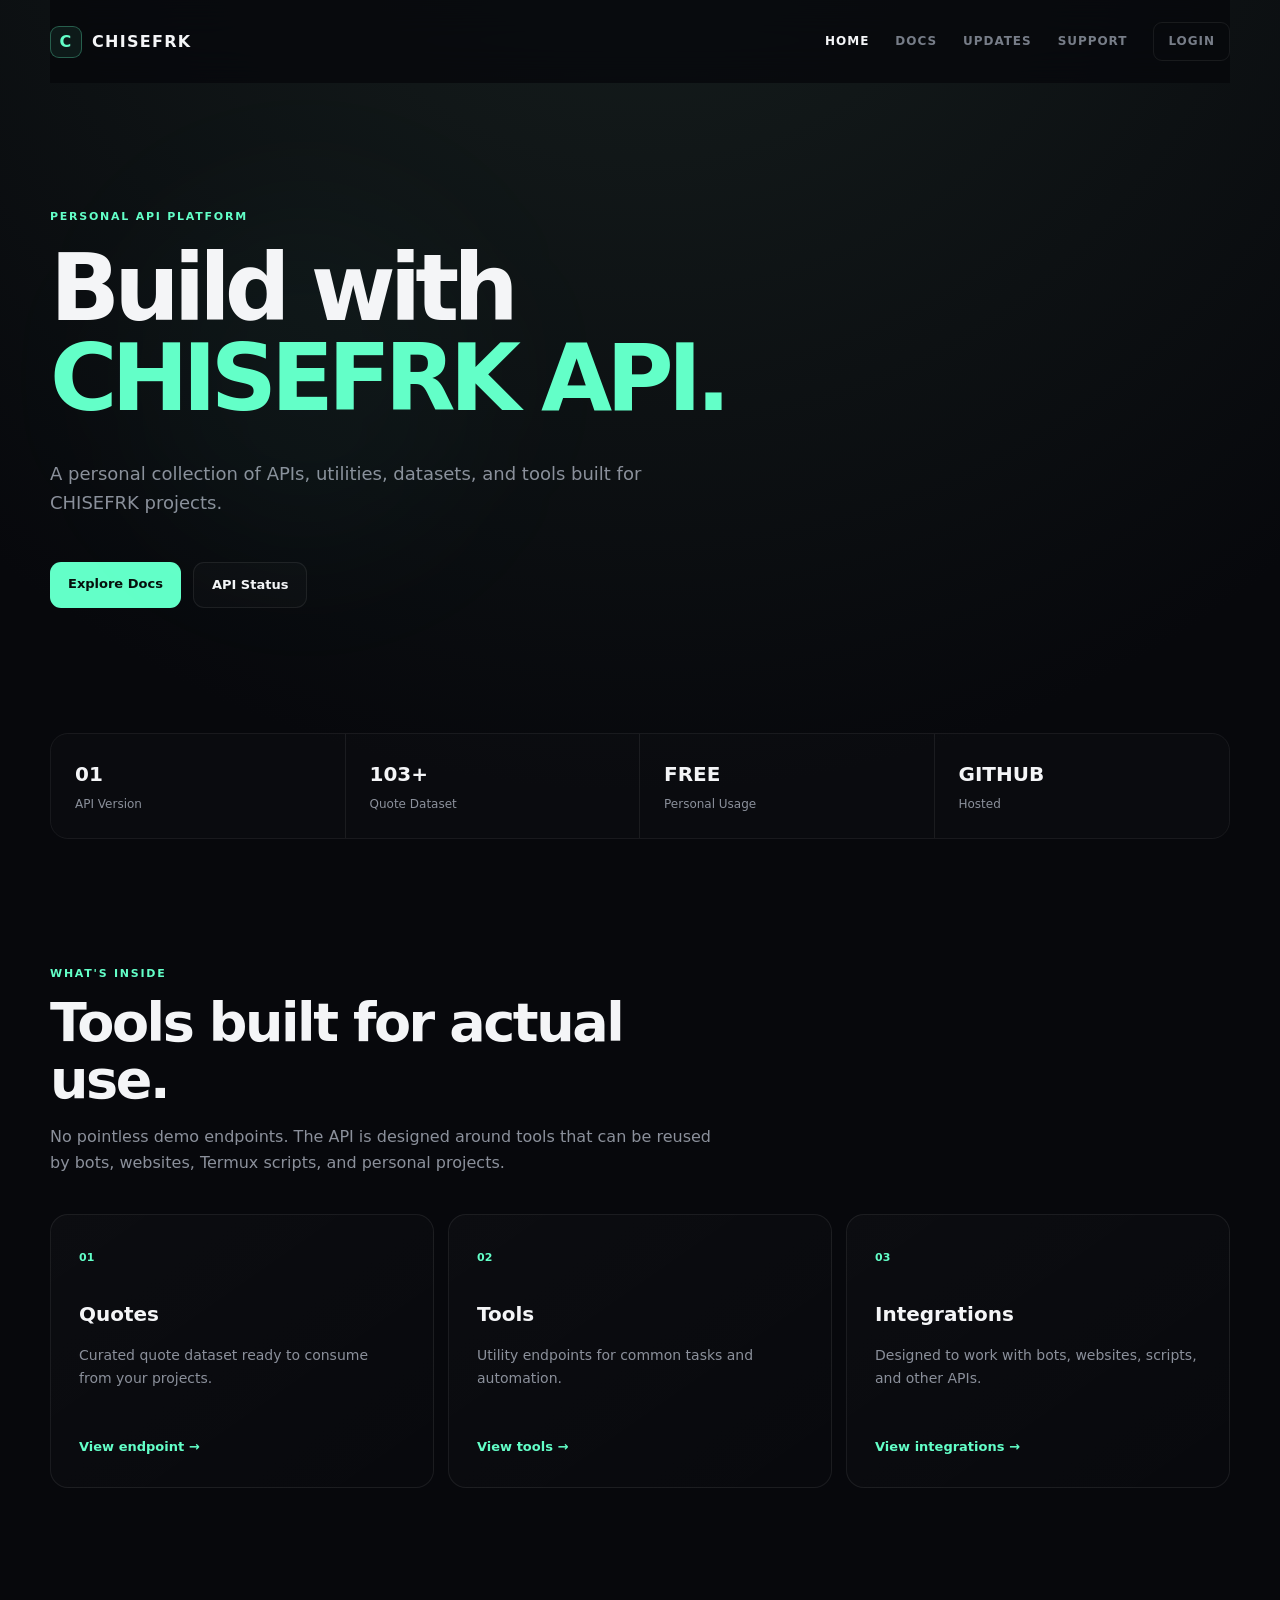
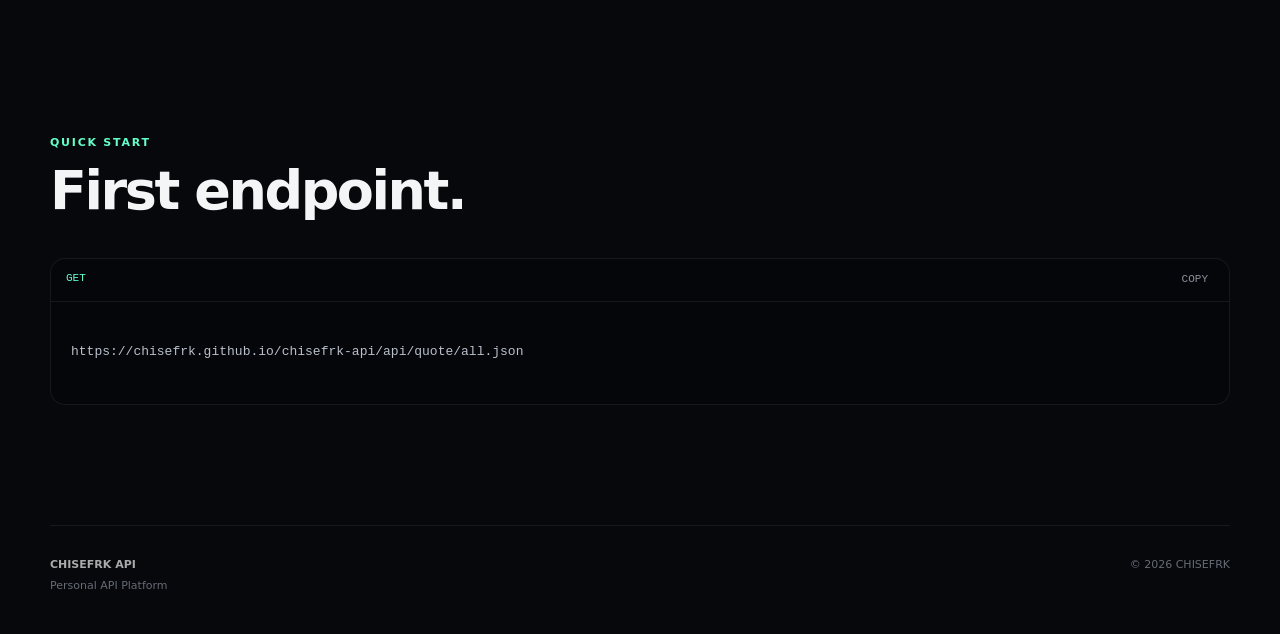
==== index.html @ d2085620 "feat: add CHISEFRK API portal" ====
<!DOCTYPE html>
<html lang="id">
<head>
  <meta charset="UTF-8">
  <meta name="viewport" content="width=device-width, initial-scale=1.0">
  <meta name="description" content="CHISEFRK API - Personal API Platform">
  <title>CHISEFRK API</title>
  <link rel="stylesheet" href="assets/css/style.css">
</head>

<body>
  <header class="navbar">
    <a href="index.html" class="brand">
      <span class="brand-mark">C</span>
      <span>CHISEFRK</span>
    </a>

    <nav>
      <a href="index.html" class="active">HOME</a>
      <a href="docs.html">DOCS</a>
      <a href="updates.html">UPDATES</a>
      <a href="support.html">SUPPORT</a>
      <a href="login.html" class="login-link">LOGIN</a>
    </nav>
  </header>

  <main>
    <section class="hero">
      <div class="hero-glow"></div>

      <span class="eyebrow">PERSONAL API PLATFORM</span>

      <h1>
        Build with
        <span>CHISEFRK API.</span>
      </h1>

      <p>
        A personal collection of APIs, utilities, datasets,
        and tools built for CHISEFRK projects.
      </p>

      <div class="hero-actions">
        <a href="docs.html" class="button primary">Explore Docs</a>
        <a href="api/info.json" class="button secondary">API Status</a>
      </div>
    </section>

    <section class="stats">
      <div class="stat-card">
        <strong>01</strong>
        <span>API Version</span>
      </div>

      <div class="stat-card">
        <strong>103+</strong>
        <span>Quote Dataset</span>
      </div>

      <div class="stat-card">
        <strong>FREE</strong>
        <span>Personal Usage</span>
      </div>

      <div class="stat-card">
        <strong>GITHUB</strong>
        <span>Hosted</span>
      </div>
    </section>

    <section class="section">
      <div class="section-heading">
        <span class="eyebrow">WHAT'S INSIDE</span>
        <h2>Tools built for actual use.</h2>
        <p>
          No pointless demo endpoints. The API is designed around
          tools that can be reused by bots, websites, Termux scripts,
          and personal projects.
        </p>
      </div>

      <div class="feature-grid">
        <article class="feature-card">
          <span class="feature-icon">01</span>
          <h3>Quotes</h3>
          <p>
            Curated quote dataset ready to consume from your projects.
          </p>
          <a href="docs.html#quote">View endpoint →</a>
        </article>

        <article class="feature-card">
          <span class="feature-icon">02</span>
          <h3>Tools</h3>
          <p>
            Utility endpoints for common tasks and automation.
          </p>
          <a href="docs.html#tools">View tools →</a>
        </article>

        <article class="feature-card">
          <span class="feature-icon">03</span>
          <h3>Integrations</h3>
          <p>
            Designed to work with bots, websites, scripts, and other APIs.
          </p>
          <a href="docs.html#integrations">View integrations →</a>
        </article>
      </div>
    </section>

    <section class="section endpoint-preview">
      <div class="section-heading">
        <span class="eyebrow">QUICK START</span>
        <h2>First endpoint.</h2>
      </div>

      <div class="code-box">
        <div class="code-top">
          <span>GET</span>
          <button id="copyQuote">COPY</button>
        </div>

        <code id="quoteEndpoint">
https://chisefrk.github.io/chisefrk-api/api/quote/all.json
        </code>
      </div>
    </section>
  </main>

  <footer>
    <div>
      <strong>CHISEFRK API</strong>
      <span>Personal API Platform</span>
    </div>

    <span>© 2026 CHISEFRK</span>
  </footer>

  <script src="assets/js/app.js"></script>
</body>
</html>
---- assets/css/style.css ----
:root {
  --bg: #07080c;
  --panel: #0d1017;
  --panel-2: #11151e;
  --line: #ffffff12;
  --text: #f4f5f7;
  --muted: #8b909b;
  --accent: #63ffc8;
  --accent-soft: #63ffc812;
}

* {
  box-sizing: border-box;
}

html {
  scroll-behavior: smooth;
}

body {
  margin: 0;
  background:
    radial-gradient(circle at 50% -10%, #17201f 0, transparent 40%),
    var(--bg);
  color: var(--text);
  font-family:
    Inter,
    system-ui,
    -apple-system,
    BlinkMacSystemFont,
    "Segoe UI",
    sans-serif;
  line-height: 1.6;
}

a {
  color: inherit;
  text-decoration: none;
}

.navbar {
  position: sticky;
  top: 0;
  z-index: 20;
  display: flex;
  align-items: center;
  justify-content: space-between;
  width: min(1180px, calc(100% - 40px));
  margin: 0 auto;
  padding: 22px 0;
  background: #07080ccc;
  backdrop-filter: blur(18px);
}

.brand {
  display: flex;
  align-items: center;
  gap: 10px;
  font-weight: 800;
  letter-spacing: .08em;
}

.brand-mark {
  display: grid;
  place-items: center;
  width: 32px;
  height: 32px;
  border: 1px solid #63ffc84d;
  border-radius: 9px;
  color: var(--accent);
  background: var(--accent-soft);
}

nav {
  display: flex;
  align-items: center;
  gap: 26px;
}

nav a {
  color: #777d88;
  font-size: 12px;
  font-weight: 700;
  letter-spacing: .08em;
  transition: .2s ease;
}

nav a:hover,
nav a.active {
  color: var(--text);
}

.login-link {
  padding: 9px 14px;
  border: 1px solid var(--line);
  border-radius: 9px;
}

main {
  width: min(1180px, calc(100% - 40px));
  margin: 0 auto;
}

.hero {
  position: relative;
  min-height: 650px;
  display: flex;
  flex-direction: column;
  justify-content: center;
  max-width: 850px;
}

.hero-glow {
  position: absolute;
  width: 350px;
  height: 350px;
  top: 120px;
  left: 80px;
  border-radius: 50%;
  background: #63ffc808;
  filter: blur(80px);
  pointer-events: none;
}

.eyebrow {
  color: var(--accent);
  font-size: 11px;
  font-weight: 800;
  letter-spacing: .16em;
}

.hero h1 {
  position: relative;
  margin: 18px 0;
  font-size: clamp(52px, 8vw, 92px);
  line-height: .98;
  letter-spacing: -.065em;
}

.hero h1 span {
  display: block;
  color: var(--accent);
}

.hero p {
  max-width: 650px;
  color: var(--muted);
  font-size: 18px;
}

.hero-actions {
  display: flex;
  gap: 12px;
  margin-top: 26px;
}

.button {
  padding: 12px 18px;
  border-radius: 11px;
  font-size: 13px;
  font-weight: 800;
}

.button.primary {
  color: #06100c;
  background: var(--accent);
}

.button.secondary {
  border: 1px solid var(--line);
  background: #ffffff05;
}

.stats {
  display: grid;
  grid-template-columns: repeat(4, 1fr);
  border: 1px solid var(--line);
  border-radius: 18px;
  overflow: hidden;
}

.stat-card {
  padding: 24px;
  border-right: 1px solid var(--line);
  background: #ffffff03;
}

.stat-card:last-child {
  border-right: 0;
}

.stat-card strong,
.stat-card span {
  display: block;
}

.stat-card strong {
  margin-bottom: 5px;
  font-size: 20px;
}

.stat-card span {
  color: var(--muted);
  font-size: 12px;
}

.section {
  padding: 120px 0;
}

.section-heading {
  max-width: 680px;
  margin-bottom: 38px;
}

.section-heading h2,
.page-header h1 {
  margin: 10px 0;
  font-size: clamp(34px, 5vw, 54px);
  line-height: 1.05;
  letter-spacing: -.045em;
}

.section-heading p,
.page-header p {
  color: var(--muted);
}

.feature-grid,
.support-grid {
  display: grid;
  grid-template-columns: repeat(3, 1fr);
  gap: 14px;
}

.feature-card {
  padding: 28px;
  border: 1px solid var(--line);
  border-radius: 18px;
  background: linear-gradient(145deg, #ffffff06, #ffffff02);
}

.feature-icon {
  color: var(--accent);
  font-size: 11px;
  font-weight: 800;
}

.feature-card h3 {
  margin: 30px 0 8px;
  font-size: 20px;
}

.feature-card p {
  min-height: 75px;
  color: var(--muted);
  font-size: 14px;
}

.feature-card a {
  color: var(--accent);
  font-size: 13px;
  font-weight: 700;
}

.code-box {
  border: 1px solid var(--line);
  border-radius: 15px;
  background: #05060a;
  overflow: hidden;
}

.code-box code {
  display: block;
  padding: 20px;
  color: #b9c0cb;
  font-family: monospace;
  white-space: pre-wrap;
  word-break: break-word;
}

.code-top {
  display: flex;
  justify-content: space-between;
  padding: 11px 15px;
  border-bottom: 1px solid var(--line);
  color: var(--accent);
  font-family: monospace;
  font-size: 11px;
}

.code-top button {
  border: 0;
  background: transparent;
  color: var(--muted);
  cursor: pointer;
  font: inherit;
}

.page {
  padding: 90px 0;
}

.page-header {
  max-width: 720px;
  padding: 60px 0 80px;
}

.docs-layout {
  display: grid;
  grid-template-columns: 190px 1fr;
  gap: 60px;
}

.docs-sidebar {
  position: sticky;
  top: 100px;
  align-self: start;
  display: grid;
  gap: 8px;
}

.docs-sidebar a {
  padding: 8px 12px;
  color: var(--muted);
  font-size: 13px;
}

.docs-sidebar a:hover {
  color: var(--text);
}

.docs-content {
  max-width: 760px;
}

.doc-section {
  margin-bottom: 100px;
}

.doc-section h2 {
  margin: 8px 0;
  font-size: 30px;
}

.doc-section p {
  color: var(--muted);
}

.endpoint-line {
  margin: 22px 0;
  padding: 15px;
  border: 1px solid var(--line);
  border-radius: 12px;
  background: #ffffff03;
  font-family: monospace;
}

.endpoint-line span {
  margin-right: 15px;
  color: var(--accent);
}

.timeline {
  max-width: 800px;
}

.update {
  display: grid;
  grid-template-columns: 100px 1fr;
  gap: 30px;
  padding: 30px 0;
  border-top: 1px solid var(--line);
}

.update-version {
  color: var(--accent);
  font-family: monospace;
  font-size: 13px;
}

.update h2 {
  margin: 0 0 8px;
}

.update p {
  margin: 0;
  color: var(--muted);
}

.support-grid {
  grid-template-columns: repeat(2, 1fr);
}

.auth-page {
  min-height: calc(100vh - 90px);
  display: grid;
  place-items: center;
}

.auth-card {
  width: min(430px, 100%);
  padding: 35px;
  border: 1px solid var(--line);
  border-radius: 20px;
  background: var(--panel);
}

.auth-card h1 {
  margin: 8px 0;
}

.auth-card p {
  color: var(--muted);
}

form {
  display: grid;
  gap: 15px;
  margin-top: 28px;
}

label {
  display: grid;
  gap: 7px;
  color: #bbbfc7;
  font-size: 12px;
}

input,
form button {
  width: 100%;
  padding: 13px;
  border: 1px solid var(--line);
  border-radius: 10px;
  background: #ffffff05;
  color: var(--text);
}

form button {
  cursor: not-allowed;
}

footer {
  display: flex;
  justify-content: space-between;
  width: min(1180px, calc(100% - 40px));
  margin: 0 auto;
  padding: 30px 0 40px;
  border-top: 1px solid var(--line);
  color: #666b75;
  font-size: 11px;
}

footer div {
  display: grid;
  gap: 3px;
}

footer strong {
  color: #aaa;
}

@media (max-width: 800px) {
  .navbar {
    align-items: flex-start;
  }

  nav {
    gap: 10px;
    flex-wrap: wrap;
    justify-content: flex-end;
  }

  nav a {
    font-size: 10px;
  }

  .stats,
  .feature-grid,
  .support-grid {
    grid-template-columns: 1fr 1fr;
  }

  .stat-card:nth-child(2) {
    border-right: 0;
  }

  .docs-layout {
    grid-template-columns: 1fr;
    gap: 30px;
  }

  .docs-sidebar {
    position: static;
    display: flex;
    overflow-x: auto;
  }
}

@media (max-width: 560px) {
  .hero {
    min-height: 560px;
  }

  .hero h1 {
    font-size: 50px;
  }

  .stats,
  .feature-grid,
  .support-grid {
    grid-template-columns: 1fr;
  }

  .stat-card {
    border-right: 0;
    border-bottom: 1px solid var(--line);
  }

  .stat-card:last-child {
    border-bottom: 0;
  }

  .hero-actions {
    flex-direction: column;
  }

  .button {
    text-align: center;
  }

  footer {
    display: grid;
    gap: 15px;
  }
}
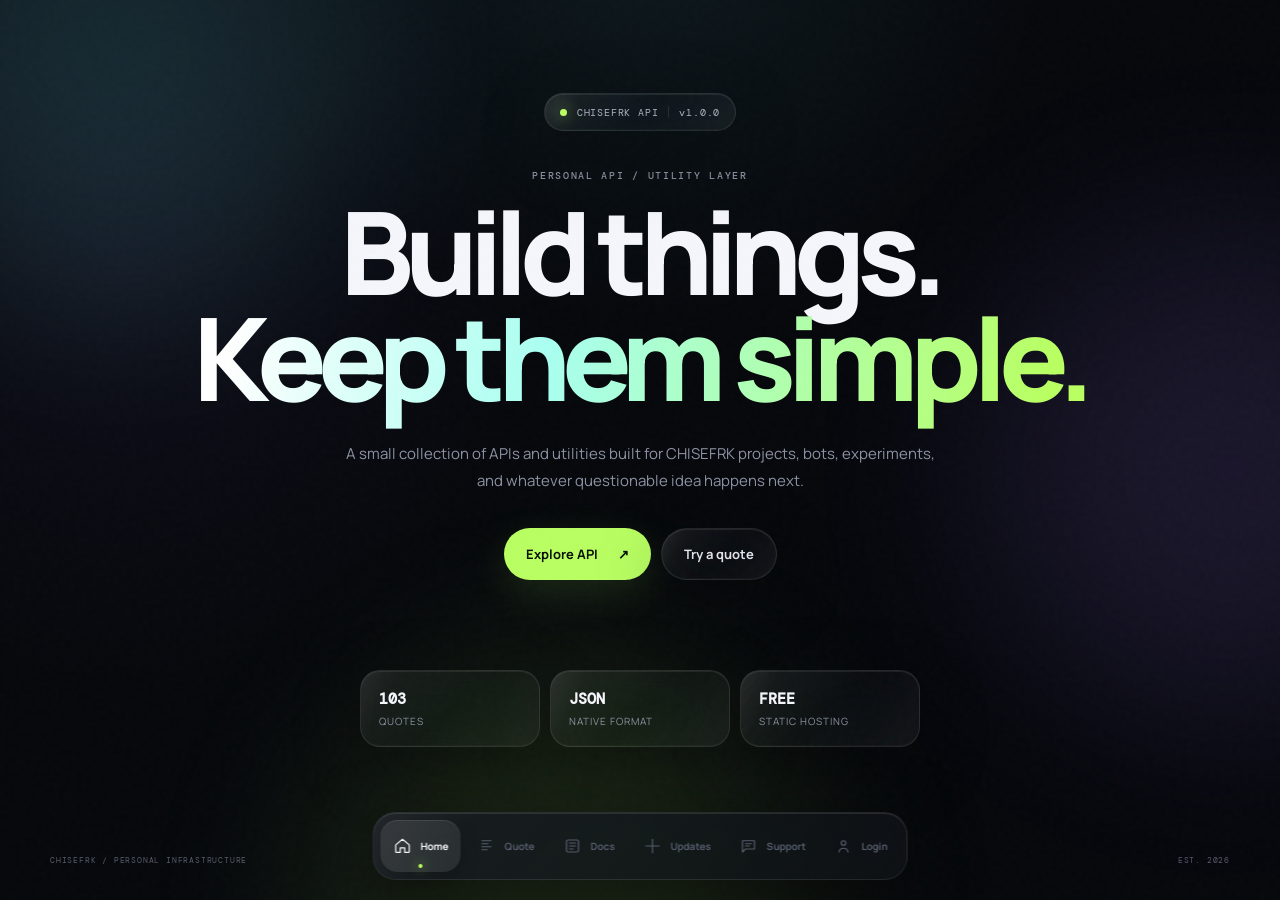
==== commit e60066b4: "feat: convert portal to multi-page liquid glass app" ====
--- a/index.html
+++ b/index.html
@@ -2,141 +2,62 @@
 <html lang="id">
 <head>
   <meta charset="UTF-8">
-  <meta name="viewport" content="width=device-width, initial-scale=1.0">
-  <meta name="description" content="CHISEFRK API - Personal API Platform">
+  <meta name="viewport" content="width=device-width,initial-scale=1">
+  <meta name="theme-color" content="#06080c">
+  <meta name="description" content="CHISEFRK API — personal API and utility collection.">
   <title>CHISEFRK API</title>
-  <link rel="stylesheet" href="assets/css/style.css">
+  <link rel="stylesheet" href="./assets/css/style.css">
 </head>
-
 <body>
-  <header class="navbar">
-    <a href="index.html" class="brand">
-      <span class="brand-mark">C</span>
-      <span>CHISEFRK</span>
-    </a>
-
-    <nav>
-      <a href="index.html" class="active">HOME</a>
-      <a href="docs.html">DOCS</a>
-      <a href="updates.html">UPDATES</a>
-      <a href="support.html">SUPPORT</a>
-      <a href="login.html" class="login-link">LOGIN</a>
-    </nav>
-  </header>
+  <div class="noise"></div>
+  <div class="aurora aurora-one"></div>
+  <div class="aurora aurora-two"></div>
+  <div class="aurora aurora-three"></div>
+  <div class="cursor-glow"></div>
 
   <main>
-    <section class="hero">
-      <div class="hero-glow"></div>
+    <section class="page hero-page">
+      <div class="hero-wrap reveal">
+        <div class="status-pill glass">
+          <span class="status-dot"></span>
+          <span>CHISEFRK API</span>
+          <span class="status-separator"></span>
+          <span>v1.0.0</span>
+        </div>
 
-      <span class="eyebrow">PERSONAL API PLATFORM</span>
+        <div class="hero-title">
+          <span class="eyebrow">PERSONAL API / UTILITY LAYER</span>
+          <h1>Build things.<br><span class="gradient-text">Keep them simple.</span></h1>
+          <p>
+            A small collection of APIs and utilities built for CHISEFRK
+            projects, bots, experiments, and whatever questionable idea happens next.
+          </p>
+        </div>
 
-      <h1>
-        Build with
-        <span>CHISEFRK API.</span>
-      </h1>
+        <div class="hero-actions">
+          <a href="./docs.html" class="primary-button">
+            <span>Explore API</span><span>↗</span>
+          </a>
+          <a href="./quote.html" class="secondary-button glass">
+            Try a quote
+          </a>
+        </div>
 
-      <p>
-        A personal collection of APIs, utilities, datasets,
-        and tools built for CHISEFRK projects.
-      </p>
-
-      <div class="hero-actions">
-        <a href="docs.html" class="button primary">Explore Docs</a>
-        <a href="api/info.json" class="button secondary">API Status</a>
-      </div>
-    </section>
-
-    <section class="stats">
-      <div class="stat-card">
-        <strong>01</strong>
-        <span>API Version</span>
+        <div class="hero-stats">
+          <div class="stat glass"><strong>103</strong><span>Quotes</span></div>
+          <div class="stat glass"><strong>JSON</strong><span>Native format</span></div>
+          <div class="stat glass"><strong>FREE</strong><span>Static hosting</span></div>
+        </div>
       </div>
 
-      <div class="stat-card">
-        <strong>103+</strong>
-        <span>Quote Dataset</span>
-      </div>
-
-      <div class="stat-card">
-        <strong>FREE</strong>
-        <span>Personal Usage</span>
-      </div>
-
-      <div class="stat-card">
-        <strong>GITHUB</strong>
-        <span>Hosted</span>
-      </div>
-    </section>
-
-    <section class="section">
-      <div class="section-heading">
-        <span class="eyebrow">WHAT'S INSIDE</span>
-        <h2>Tools built for actual use.</h2>
-        <p>
-          No pointless demo endpoints. The API is designed around
-          tools that can be reused by bots, websites, Termux scripts,
-          and personal projects.
-        </p>
-      </div>
-
-      <div class="feature-grid">
-        <article class="feature-card">
-          <span class="feature-icon">01</span>
-          <h3>Quotes</h3>
-          <p>
-            Curated quote dataset ready to consume from your projects.
-          </p>
-          <a href="docs.html#quote">View endpoint →</a>
-        </article>
-
-        <article class="feature-card">
-          <span class="feature-icon">02</span>
-          <h3>Tools</h3>
-          <p>
-            Utility endpoints for common tasks and automation.
-          </p>
-          <a href="docs.html#tools">View tools →</a>
-        </article>
-
-        <article class="feature-card">
-          <span class="feature-icon">03</span>
-          <h3>Integrations</h3>
-          <p>
-            Designed to work with bots, websites, scripts, and other APIs.
-          </p>
-          <a href="docs.html#integrations">View integrations →</a>
-        </article>
-      </div>
-    </section>
-
-    <section class="section endpoint-preview">
-      <div class="section-heading">
-        <span class="eyebrow">QUICK START</span>
-        <h2>First endpoint.</h2>
-      </div>
-
-      <div class="code-box">
-        <div class="code-top">
-          <span>GET</span>
-          <button id="copyQuote">COPY</button>
-        </div>
-
-        <code id="quoteEndpoint">
-https://chisefrk.github.io/chisefrk-api/api/quote/all.json
-        </code>
+      <div class="home-bottom">
+        <span>CHISEFRK / PERSONAL INFRASTRUCTURE</span>
+        <span>EST. 2026</span>
       </div>
     </section>
   </main>
 
-  <footer>
-    <div>
-      <strong>CHISEFRK API</strong>
-      <span>Personal API Platform</span>
-    </div>
-
-    <span>© 2026 CHISEFRK</span>
-  </footer>
-
-  <script src="assets/js/app.js"></script>
+  <div id="dock"></div>
+  <script src="./assets/js/app.js"></script>
 </body>
 </html>
--- a/assets/css/style.css
+++ b/assets/css/style.css
@@ -1,36 +1,42 @@
+@import url('https://fonts.googleapis.com/css2?family=DM+Mono:wght@400;500&family=Manrope:wght@400;500;600;700;800&display=swap');
+
 :root {
-  --bg: #07080c;
-  --panel: #0d1017;
-  --panel-2: #11151e;
-  --line: #ffffff12;
-  --text: #f4f5f7;
-  --muted: #8b909b;
-  --accent: #63ffc8;
-  --accent-soft: #63ffc812;
+  --bg: #06080c;
+  --bg-soft: #0b0e14;
+  --text: #f4f6fb;
+  --muted: #8c93a3;
+  --faint: #555c6b;
+  --line: rgba(255,255,255,.095);
+  --glass: rgba(255,255,255,.055);
+  --glass-strong: rgba(255,255,255,.085);
+  --accent: #b9ff62;
+  --accent-2: #72f4ff;
+  --purple: #a879ff;
+  --dock-height: 76px;
+  --radius: 28px;
 }
 
 * {
   box-sizing: border-box;
+  margin: 0;
+  padding: 0;
 }
 
 html {
   scroll-behavior: smooth;
+  background: var(--bg);
 }
 
 body {
-  margin: 0;
+  min-height: 100vh;
+  overflow-x: hidden;
+  color: var(--text);
   background:
-    radial-gradient(circle at 50% -10%, #17201f 0, transparent 40%),
+    radial-gradient(circle at 50% -10%, rgba(114,244,255,.08), transparent 35%),
+    radial-gradient(circle at 10% 30%, rgba(168,121,255,.055), transparent 32%),
     var(--bg);
-  color: var(--text);
-  font-family:
-    Inter,
-    system-ui,
-    -apple-system,
-    BlinkMacSystemFont,
-    "Segoe UI",
-    sans-serif;
-  line-height: 1.6;
+  font-family: "Manrope", sans-serif;
+  -webkit-font-smoothing: antialiased;
 }
 
 a {
@@ -38,500 +44,1272 @@
   text-decoration: none;
 }
 
-.navbar {
-  position: sticky;
-  top: 0;
+button {
+  color: inherit;
+  font: inherit;
+}
+
+main {
+  position: relative;
+  z-index: 2;
+}
+
+.noise {
+  position: fixed;
+  inset: 0;
   z-index: 20;
-  display: flex;
-  align-items: center;
-  justify-content: space-between;
+  pointer-events: none;
+  opacity: .025;
+  background-image: url("data:image/svg+xml,%3Csvg viewBox='0 0 180 180' xmlns='http://www.w3.org/2000/svg'%3E%3Cfilter id='n'%3E%3CfeTurbulence type='fractalNoise' baseFrequency='.9' numOctaves='4' stitchTiles='stitch'/%3E%3C/filter%3E%3Crect width='100%25' height='100%25' filter='url(%23n)' opacity='.8'/%3E%3C/svg%3E");
+}
+
+.aurora {
+  position: fixed;
+  z-index: 0;
+  width: 38vw;
+  height: 38vw;
+  border-radius: 50%;
+  filter: blur(100px);
+  pointer-events: none;
+  opacity: .13;
+  animation: float 16s ease-in-out infinite alternate;
+}
+
+.aurora-one {
+  top: -15vw;
+  left: -10vw;
+  background: var(--accent-2);
+}
+
+.aurora-two {
+  top: 25%;
+  right: -15vw;
+  background: var(--purple);
+  animation-delay: -5s;
+}
+
+.aurora-three {
+  bottom: -20vw;
+  left: 25%;
+  background: var(--accent);
+  animation-delay: -9s;
+}
+
+.cursor-glow {
+  position: fixed;
+  z-index: 1;
+  width: 260px;
+  height: 260px;
+  border-radius: 50%;
+  pointer-events: none;
+  background: radial-gradient(circle, rgba(114,244,255,.07), transparent 65%);
+  transform: translate(-50%, -50%);
+  opacity: 0;
+  transition: opacity .4s;
+}
+
+.glass {
+  position: relative;
+  border: 1px solid var(--line);
+  background:
+    linear-gradient(
+      135deg,
+      rgba(255,255,255,.075),
+      rgba(255,255,255,.025) 50%,
+      rgba(255,255,255,.045)
+    );
+  box-shadow:
+    inset 0 1px 0 rgba(255,255,255,.08),
+    inset 0 -1px 0 rgba(255,255,255,.025),
+    0 20px 70px rgba(0,0,0,.28);
+  backdrop-filter: blur(28px) saturate(145%);
+  -webkit-backdrop-filter: blur(28px) saturate(145%);
+}
+
+.glass::before {
+  content: "";
+  position: absolute;
+  inset: 0;
+  border-radius: inherit;
+  pointer-events: none;
+  background:
+    linear-gradient(
+      115deg,
+      rgba(255,255,255,.08),
+      transparent 18%,
+      transparent 72%,
+      rgba(255,255,255,.025)
+    );
+  opacity: .7;
+}
+
+.screen {
+  position: relative;
   width: min(1180px, calc(100% - 40px));
+  min-height: 100vh;
   margin: 0 auto;
-  padding: 22px 0;
-  background: #07080ccc;
-  backdrop-filter: blur(18px);
-}
-
-.brand {
-  display: flex;
+  padding: 130px 0 150px;
+  scroll-margin-top: 30px;
+}
+
+.hero-screen {
+  display: flex;
+  align-items: center;
+  justify-content: center;
+  padding-top: 90px;
+}
+
+.hero-wrap {
+  width: 100%;
+  max-width: 980px;
+  text-align: center;
+}
+
+.status-pill {
+  display: inline-flex;
   align-items: center;
   gap: 10px;
+  min-height: 38px;
+  padding: 7px 15px;
+  border-radius: 999px;
+  font-family: "DM Mono", monospace;
+  font-size: 10px;
+  letter-spacing: .08em;
+  color: #aeb5c2;
+}
+
+.status-dot {
+  width: 7px;
+  height: 7px;
+  flex: 0 0 7px;
+  border-radius: 50%;
+  background: var(--accent);
+  box-shadow: 0 0 16px rgba(185,255,98,.8);
+}
+
+.status-separator {
+  width: 1px;
+  height: 12px;
+  background: var(--line);
+}
+
+.hero-title {
+  margin-top: 38px;
+}
+
+.eyebrow {
+  display: block;
+  color: var(--muted);
+  font-family: "DM Mono", monospace;
+  font-size: 10px;
+  font-weight: 500;
+  letter-spacing: .17em;
+  text-transform: uppercase;
+}
+
+.hero-title h1 {
+  margin-top: 16px;
+  font-size: clamp(58px, 9vw, 122px);
+  line-height: .92;
+  letter-spacing: -.075em;
   font-weight: 800;
-  letter-spacing: .08em;
-}
-
-.brand-mark {
+}
+
+.gradient-text,
+.section-heading h2 span,
+.login-card h2 span {
+  background: linear-gradient(100deg, #fff 5%, #a9fff0 40%, #b9ff62 95%);
+  -webkit-background-clip: text;
+  background-clip: text;
+  color: transparent;
+}
+
+.hero-title p {
+  width: min(590px, 100%);
+  margin: 30px auto 0;
+  color: var(--muted);
+  font-size: 15px;
+  line-height: 1.8;
+}
+
+.hero-actions {
+  display: flex;
+  justify-content: center;
+  gap: 10px;
+  margin-top: 34px;
+}
+
+.primary-button,
+.secondary-button {
+  display: inline-flex;
+  align-items: center;
+  justify-content: center;
+  gap: 20px;
+  min-height: 52px;
+  padding: 0 22px;
+  border-radius: 999px;
+  font-size: 13px;
+  font-weight: 700;
+  transition: transform .25s ease, border-color .25s ease, background .25s ease;
+}
+
+.primary-button {
+  color: #081006;
+  background: var(--accent);
+  box-shadow: 0 12px 40px rgba(185,255,98,.12);
+}
+
+.secondary-button {
+  gap: 10px;
+  color: #dfe3ea;
+}
+
+.primary-button:hover,
+.secondary-button:hover {
+  transform: translateY(-3px);
+}
+
+.button-arrow {
+  font-size: 18px;
+}
+
+.hero-stats {
   display: grid;
-  place-items: center;
-  width: 32px;
-  height: 32px;
-  border: 1px solid #63ffc84d;
-  border-radius: 9px;
-  color: var(--accent);
-  background: var(--accent-soft);
-}
-
-nav {
-  display: flex;
-  align-items: center;
-  gap: 26px;
-}
-
-nav a {
-  color: #777d88;
-  font-size: 12px;
-  font-weight: 700;
-  letter-spacing: .08em;
-  transition: .2s ease;
-}
-
-nav a:hover,
-nav a.active {
-  color: var(--text);
-}
-
-.login-link {
-  padding: 9px 14px;
-  border: 1px solid var(--line);
-  border-radius: 9px;
-}
-
-main {
-  width: min(1180px, calc(100% - 40px));
-  margin: 0 auto;
-}
-
-.hero {
-  position: relative;
-  min-height: 650px;
+  grid-template-columns: repeat(3, 1fr);
+  gap: 10px;
+  max-width: 560px;
+  margin: 90px auto 0;
+}
+
+.stat {
+  padding: 18px;
+  border-radius: 20px;
+  text-align: left;
+}
+
+.stat strong {
+  display: block;
+  font-family: "DM Mono", monospace;
+  font-size: 15px;
+}
+
+.stat span {
+  display: block;
+  margin-top: 5px;
+  color: var(--muted);
+  font-size: 10px;
+  text-transform: uppercase;
+  letter-spacing: .1em;
+}
+
+.scroll-hint {
+  position: absolute;
+  bottom: 105px;
+  left: 50%;
+  display: flex;
+  flex-direction: column;
+  align-items: center;
+  gap: 10px;
+  transform: translateX(-50%);
+  color: var(--faint);
+  font-family: "DM Mono", monospace;
+  font-size: 8px;
+  letter-spacing: .18em;
+}
+
+.scroll-hint i {
+  display: block;
+  width: 1px;
+  height: 30px;
+  background: linear-gradient(var(--faint), transparent);
+}
+
+.content-screen {
   display: flex;
   flex-direction: column;
   justify-content: center;
-  max-width: 850px;
-}
-
-.hero-glow {
-  position: absolute;
-  width: 350px;
-  height: 350px;
-  top: 120px;
-  left: 80px;
-  border-radius: 50%;
-  background: #63ffc808;
-  filter: blur(80px);
-  pointer-events: none;
-}
-
-.eyebrow {
+}
+
+.section-heading {
+  display: flex;
+  gap: 22px;
+  align-items: flex-start;
+  margin-bottom: 58px;
+}
+
+.section-index {
+  padding-top: 6px;
   color: var(--accent);
-  font-size: 11px;
-  font-weight: 800;
-  letter-spacing: .16em;
-}
-
-.hero h1 {
-  position: relative;
-  margin: 18px 0;
-  font-size: clamp(52px, 8vw, 92px);
+  font-family: "DM Mono", monospace;
+  font-size: 10px;
+  letter-spacing: .12em;
+}
+
+.section-heading h2 {
+  margin-top: 12px;
+  font-size: clamp(42px, 6vw, 76px);
   line-height: .98;
   letter-spacing: -.065em;
 }
 
-.hero h1 span {
-  display: block;
+.quote-layout {
+  display: grid;
+  grid-template-columns: 1.4fr .8fr;
+  gap: 14px;
+}
+
+.quote-card {
+  min-height: 390px;
+  padding: 45px;
+  border-radius: var(--radius);
+  display: flex;
+  flex-direction: column;
+  justify-content: space-between;
+  overflow: hidden;
+}
+
+.quote-card::after {
+  content: "";
+  position: absolute;
+  width: 280px;
+  height: 280px;
+  top: -130px;
+  right: -90px;
+  border-radius: 50%;
+  background: rgba(185,255,98,.09);
+  filter: blur(30px);
+}
+
+.quote-mark {
   color: var(--accent);
-}
-
-.hero p {
-  max-width: 650px;
-  color: var(--muted);
-  font-size: 18px;
-}
-
-.hero-actions {
-  display: flex;
+  font-family: Georgia, serif;
+  font-size: 80px;
+  line-height: .5;
+}
+
+.quote-card p {
+  position: relative;
+  z-index: 1;
+  max-width: 720px;
+  font-size: clamp(24px, 3.2vw, 43px);
+  line-height: 1.25;
+  letter-spacing: -.035em;
+}
+
+.quote-footer {
+  display: flex;
+  align-items: center;
+  justify-content: space-between;
+  margin-top: 35px;
+  color: var(--faint);
+  font-family: "DM Mono", monospace;
+  font-size: 9px;
+  letter-spacing: .12em;
+}
+
+.mini-button {
+  display: inline-flex;
+  gap: 9px;
+  align-items: center;
+  border-radius: 999px;
+  border: 1px solid var(--line);
+  padding: 9px 13px;
+  cursor: pointer;
+  font-family: "DM Mono", monospace;
+  font-size: 9px;
+  background: var(--glass);
+}
+
+.endpoint-card {
+  display: flex;
+  flex-direction: column;
+  justify-content: space-between;
+  min-height: 390px;
+  padding: 28px;
+  border-radius: var(--radius);
+}
+
+.card-top {
+  display: flex;
+  align-items: center;
+  justify-content: space-between;
+}
+
+.method,
+.response-status {
+  border-radius: 999px;
+  padding: 7px 10px;
+  font-family: "DM Mono", monospace;
+  font-size: 9px;
+  letter-spacing: .08em;
+}
+
+.method {
+  color: #081006;
+  background: var(--accent);
+}
+
+.card-label {
+  color: var(--faint);
+  font-family: "DM Mono", monospace;
+  font-size: 8px;
+  letter-spacing: .12em;
+}
+
+.endpoint-url {
+  color: #d8dde6;
+  font-family: "DM Mono", monospace;
+  font-size: 11px;
+  line-height: 2;
+  overflow-wrap: anywhere;
+}
+
+.endpoint-url span:last-child {
+  color: var(--accent-2);
+}
+
+.copy-button {
+  display: flex;
+  align-items: center;
+  justify-content: space-between;
+  width: 100%;
+  padding: 14px 16px;
+  border: 1px solid var(--line);
+  border-radius: 16px;
+  color: #dce1e9;
+  background: rgba(255,255,255,.035);
+  cursor: pointer;
+  font-size: 11px;
+  transition: .2s ease;
+}
+
+.copy-button:hover {
+  border-color: rgba(185,255,98,.3);
+  background: rgba(185,255,98,.06);
+}
+
+.docs-grid {
+  display: grid;
+  grid-template-columns: repeat(3, 1fr);
   gap: 12px;
-  margin-top: 26px;
-}
-
-.button {
-  padding: 12px 18px;
-  border-radius: 11px;
-  font-size: 13px;
-  font-weight: 800;
-}
-
-.button.primary {
-  color: #06100c;
-  background: var(--accent);
-}
-
-.button.secondary {
+}
+
+.doc-card {
+  position: relative;
+  min-height: 320px;
+  padding: 28px;
+  border-radius: 24px;
+  overflow: hidden;
+}
+
+.doc-number {
+  position: absolute;
+  top: 25px;
+  right: 27px;
+  color: var(--faint);
+  font-family: "DM Mono", monospace;
+  font-size: 9px;
+}
+
+.doc-icon {
+  display: flex;
+  align-items: center;
+  justify-content: center;
+  width: 44px;
+  height: 44px;
   border: 1px solid var(--line);
-  background: #ffffff05;
-}
-
-.stats {
-  display: grid;
-  grid-template-columns: repeat(4, 1fr);
-  border: 1px solid var(--line);
-  border-radius: 18px;
-  overflow: hidden;
-}
-
-.stat-card {
-  padding: 24px;
-  border-right: 1px solid var(--line);
-  background: #ffffff03;
-}
-
-.stat-card:last-child {
-  border-right: 0;
-}
-
-.stat-card strong,
-.stat-card span {
-  display: block;
-}
-
-.stat-card strong {
-  margin-bottom: 5px;
+  border-radius: 14px;
+  color: var(--accent);
   font-size: 20px;
-}
-
-.stat-card span {
+  background: rgba(255,255,255,.035);
+}
+
+.doc-card h3 {
+  margin-top: 70px;
+  font-size: 22px;
+  letter-spacing: -.035em;
+}
+
+.doc-card p {
+  margin-top: 10px;
   color: var(--muted);
   font-size: 12px;
-}
-
-.section {
-  padding: 120px 0;
-}
-
-.section-heading {
+  line-height: 1.75;
+}
+
+.code-block {
+  position: absolute;
+  right: 28px;
+  bottom: 28px;
+  left: 28px;
+  display: flex;
+  align-items: center;
+  gap: 10px;
+  padding: 11px 12px;
+  border: 1px solid var(--line);
+  border-radius: 13px;
+  background: rgba(0,0,0,.18);
+}
+
+.code-method {
+  color: var(--accent);
+  font-family: "DM Mono", monospace;
+  font-size: 8px;
+}
+
+.code-block code {
+  color: #aeb5c2;
+  font-family: "DM Mono", monospace;
+  font-size: 9px;
+  overflow: hidden;
+  text-overflow: ellipsis;
+}
+
+.api-response {
+  margin-top: 12px;
+  padding: 25px;
+  border-radius: 24px;
+}
+
+.response-header {
+  display: flex;
+  justify-content: space-between;
+  align-items: center;
+}
+
+.response-header h3 {
+  margin-top: 8px;
+  font-size: 17px;
+}
+
+.response-status {
+  color: var(--accent);
+  border: 1px solid rgba(185,255,98,.16);
+  background: rgba(185,255,98,.05);
+}
+
+.api-response pre {
+  margin-top: 22px;
+  padding: 18px;
+  overflow-x: auto;
+  border: 1px solid var(--line);
+  border-radius: 15px;
+  background: rgba(0,0,0,.25);
+}
+
+.api-response code {
+  color: #aeb7c7;
+  font-family: "DM Mono", monospace;
+  font-size: 10px;
+  line-height: 1.8;
+}
+
+.timeline {
+  position: relative;
+  display: flex;
+  flex-direction: column;
+  gap: 14px;
+}
+
+.timeline::before {
+  content: "";
+  position: absolute;
+  top: 35px;
+  bottom: 35px;
+  left: 18px;
+  width: 1px;
+  background: var(--line);
+}
+
+.update {
+  position: relative;
+  display: grid;
+  grid-template-columns: 38px 1fr;
+  gap: 18px;
+  padding: 28px;
+  border-radius: 24px;
+}
+
+.update-marker {
+  position: relative;
+  z-index: 1;
+  display: flex;
+  justify-content: center;
+  padding-top: 4px;
+}
+
+.update-marker span {
+  width: 9px;
+  height: 9px;
+  border: 2px solid var(--accent);
+  border-radius: 50%;
+  background: var(--bg);
+  box-shadow: 0 0 15px rgba(185,255,98,.3);
+}
+
+.update-meta {
+  display: flex;
+  gap: 15px;
+  color: var(--accent);
+  font-family: "DM Mono", monospace;
+  font-size: 9px;
+}
+
+.update-meta time {
+  color: var(--faint);
+}
+
+.update h3 {
+  margin-top: 15px;
+  font-size: 25px;
+  letter-spacing: -.04em;
+}
+
+.update p {
   max-width: 680px;
-  margin-bottom: 38px;
-}
-
-.section-heading h2,
-.page-header h1 {
-  margin: 10px 0;
-  font-size: clamp(34px, 5vw, 54px);
-  line-height: 1.05;
-  letter-spacing: -.045em;
-}
-
-.section-heading p,
-.page-header p {
+  margin-top: 10px;
   color: var(--muted);
-}
-
-.feature-grid,
+  font-size: 12px;
+  line-height: 1.8;
+}
+
+.tag-row {
+  display: flex;
+  gap: 7px;
+  margin-top: 20px;
+}
+
+.tag-row span {
+  padding: 6px 9px;
+  border: 1px solid var(--line);
+  border-radius: 999px;
+  color: var(--faint);
+  font-family: "DM Mono", monospace;
+  font-size: 7px;
+}
+
+.muted {
+  opacity: .58;
+}
+
 .support-grid {
   display: grid;
-  grid-template-columns: repeat(3, 1fr);
-  gap: 14px;
-}
-
-.feature-card {
+  grid-template-columns: repeat(2, 1fr);
+  gap: 12px;
+}
+
+.support-card {
+  display: grid;
+  grid-template-columns: auto 1fr auto;
+  gap: 20px;
+  align-items: center;
   padding: 28px;
+  border-radius: 24px;
+  transition: transform .25s ease, border-color .25s ease;
+}
+
+.support-card:hover {
+  transform: translateY(-4px);
+  border-color: rgba(255,255,255,.18);
+}
+
+.support-icon {
+  display: flex;
+  align-items: center;
+  justify-content: center;
+  width: 50px;
+  height: 50px;
+  border-radius: 16px;
+  color: var(--accent);
   border: 1px solid var(--line);
+  background: rgba(255,255,255,.035);
+}
+
+.support-card h3 {
+  margin-top: 8px;
+  font-size: 18px;
+}
+
+.support-card p {
+  margin-top: 7px;
+  color: var(--muted);
+  font-size: 11px;
+  line-height: 1.6;
+}
+
+.support-arrow {
+  color: var(--faint);
+  font-size: 18px;
+}
+
+.support-note {
+  display: flex;
+  gap: 13px;
+  align-items: center;
+  margin-top: 12px;
+  padding: 18px 20px;
   border-radius: 18px;
-  background: linear-gradient(145deg, #ffffff06, #ffffff02);
-}
-
-.feature-icon {
+}
+
+.note-symbol {
+  display: flex;
+  align-items: center;
+  justify-content: center;
+  width: 24px;
+  height: 24px;
+  flex: 0 0 24px;
+  border: 1px solid var(--line);
+  border-radius: 50%;
   color: var(--accent);
-  font-size: 11px;
-  font-weight: 800;
-}
-
-.feature-card h3 {
-  margin: 30px 0 8px;
-  font-size: 20px;
-}
-
-.feature-card p {
-  min-height: 75px;
+  font-family: "DM Mono", monospace;
+  font-size: 10px;
+}
+
+.support-note p {
   color: var(--muted);
-  font-size: 14px;
-}
-
-.feature-card a {
+  font-size: 10px;
+  line-height: 1.6;
+}
+
+.login-screen {
+  min-height: 80vh;
+}
+
+.login-card {
+  width: min(590px, 100%);
+  margin: auto;
+  padding: 60px;
+  border-radius: 32px;
+  text-align: center;
+}
+
+.login-orb {
+  display: flex;
+  align-items: center;
+  justify-content: center;
+  width: 70px;
+  height: 70px;
+  margin: 0 auto 30px;
+  border: 1px solid rgba(185,255,98,.2);
+  border-radius: 24px;
   color: var(--accent);
-  font-size: 13px;
+  background:
+    radial-gradient(circle at 35% 30%, rgba(185,255,98,.2), transparent 60%),
+    rgba(255,255,255,.03);
+  box-shadow: 0 0 50px rgba(185,255,98,.07);
+  font-size: 25px;
+}
+
+.login-card h2 {
+  margin-top: 13px;
+  font-size: clamp(38px, 6vw, 58px);
+  line-height: .98;
+  letter-spacing: -.06em;
+}
+
+.login-card p {
+  max-width: 440px;
+  margin: 22px auto 0;
+  color: var(--muted);
+  font-size: 12px;
+  line-height: 1.8;
+}
+
+.login-state {
+  display: inline-flex;
+  align-items: center;
+  gap: 9px;
+  margin-top: 28px;
+  padding: 10px 13px;
+  border: 1px solid var(--line);
+  border-radius: 999px;
+  color: var(--faint);
+  font-family: "DM Mono", monospace;
+  font-size: 8px;
+  letter-spacing: .08em;
+}
+
+.bottom-dock {
+  position: fixed;
+  z-index: 50;
+  left: 50%;
+  bottom: 20px;
+  display: flex;
+  align-items: center;
+  gap: 4px;
+  width: max-content;
+  max-width: calc(100% - 24px);
+  padding: 7px;
+  border-radius: 23px;
+  transform: translateX(-50%);
+  background:
+    linear-gradient(
+      135deg,
+      rgba(25,29,37,.82),
+      rgba(12,15,20,.68)
+    );
+  box-shadow:
+    inset 0 1px 0 rgba(255,255,255,.1),
+    0 20px 70px rgba(0,0,0,.5);
+}
+
+.dock-item {
+  position: relative;
+  display: flex;
+  align-items: center;
+  gap: 8px;
+  min-width: 48px;
+  height: 52px;
+  padding: 0 12px;
+  border-radius: 17px;
+  color: var(--faint);
+  transition: color .25s ease, background .25s ease, transform .25s ease;
+}
+
+.dock-item:hover {
+  color: #dce1e8;
+}
+
+.dock-item.active {
+  color: var(--text);
+  background: rgba(255,255,255,.085);
+  box-shadow:
+    inset 0 1px 0 rgba(255,255,255,.09),
+    0 7px 20px rgba(0,0,0,.2);
+}
+
+.dock-item.active::after {
+  content: "";
+  position: absolute;
+  right: 50%;
+  bottom: 4px;
+  width: 4px;
+  height: 4px;
+  border-radius: 50%;
+  background: var(--accent);
+  box-shadow: 0 0 12px var(--accent);
+  transform: translateX(50%);
+}
+
+.dock-icon {
+  display: flex;
+  width: 20px;
+  height: 20px;
+  align-items: center;
+  justify-content: center;
+}
+
+.dock-icon svg {
+  width: 18px;
+  height: 18px;
+  fill: none;
+  stroke: currentColor;
+  stroke-width: 1.6;
+  stroke-linecap: round;
+  stroke-linejoin: round;
+}
+
+.dock-label {
+  font-size: 10px;
   font-weight: 700;
 }
 
-.code-box {
-  border: 1px solid var(--line);
-  border-radius: 15px;
-  background: #05060a;
-  overflow: hidden;
-}
-
-.code-box code {
-  display: block;
-  padding: 20px;
-  color: #b9c0cb;
-  font-family: monospace;
-  white-space: pre-wrap;
-  word-break: break-word;
-}
-
-.code-top {
-  display: flex;
-  justify-content: space-between;
-  padding: 11px 15px;
-  border-bottom: 1px solid var(--line);
-  color: var(--accent);
-  font-family: monospace;
-  font-size: 11px;
-}
-
-.code-top button {
-  border: 0;
-  background: transparent;
-  color: var(--muted);
-  cursor: pointer;
-  font: inherit;
-}
-
-.page {
-  padding: 90px 0;
-}
-
-.page-header {
-  max-width: 720px;
-  padding: 60px 0 80px;
-}
-
-.docs-layout {
-  display: grid;
-  grid-template-columns: 190px 1fr;
-  gap: 60px;
-}
-
-.docs-sidebar {
-  position: sticky;
-  top: 100px;
-  align-self: start;
-  display: grid;
-  gap: 8px;
-}
-
-.docs-sidebar a {
-  padding: 8px 12px;
-  color: var(--muted);
-  font-size: 13px;
-}
-
-.docs-sidebar a:hover {
-  color: var(--text);
-}
-
-.docs-content {
-  max-width: 760px;
-}
-
-.doc-section {
-  margin-bottom: 100px;
-}
-
-.doc-section h2 {
-  margin: 8px 0;
-  font-size: 30px;
-}
-
-.doc-section p {
-  color: var(--muted);
-}
-
-.endpoint-line {
-  margin: 22px 0;
-  padding: 15px;
-  border: 1px solid var(--line);
-  border-radius: 12px;
-  background: #ffffff03;
-  font-family: monospace;
-}
-
-.endpoint-line span {
-  margin-right: 15px;
-  color: var(--accent);
-}
-
-.timeline {
-  max-width: 800px;
-}
-
-.update {
-  display: grid;
-  grid-template-columns: 100px 1fr;
-  gap: 30px;
-  padding: 30px 0;
-  border-top: 1px solid var(--line);
-}
-
-.update-version {
-  color: var(--accent);
-  font-family: monospace;
-  font-size: 13px;
-}
-
-.update h2 {
-  margin: 0 0 8px;
-}
-
-.update p {
-  margin: 0;
-  color: var(--muted);
-}
-
-.support-grid {
-  grid-template-columns: repeat(2, 1fr);
-}
-
-.auth-page {
-  min-height: calc(100vh - 90px);
-  display: grid;
-  place-items: center;
-}
-
-.auth-card {
-  width: min(430px, 100%);
-  padding: 35px;
-  border: 1px solid var(--line);
-  border-radius: 20px;
-  background: var(--panel);
-}
-
-.auth-card h1 {
-  margin: 8px 0;
-}
-
-.auth-card p {
-  color: var(--muted);
-}
-
-form {
-  display: grid;
-  gap: 15px;
-  margin-top: 28px;
-}
-
-label {
-  display: grid;
-  gap: 7px;
-  color: #bbbfc7;
-  font-size: 12px;
-}
-
-input,
-form button {
-  width: 100%;
-  padding: 13px;
-  border: 1px solid var(--line);
-  border-radius: 10px;
-  background: #ffffff05;
-  color: var(--text);
-}
-
-form button {
-  cursor: not-allowed;
-}
-
-footer {
-  display: flex;
-  justify-content: space-between;
-  width: min(1180px, calc(100% - 40px));
-  margin: 0 auto;
-  padding: 30px 0 40px;
-  border-top: 1px solid var(--line);
-  color: #666b75;
-  font-size: 11px;
-}
-
-footer div {
-  display: grid;
-  gap: 3px;
-}
-
-footer strong {
-  color: #aaa;
-}
-
-@media (max-width: 800px) {
-  .navbar {
-    align-items: flex-start;
-  }
-
-  nav {
-    gap: 10px;
-    flex-wrap: wrap;
-    justify-content: flex-end;
-  }
-
-  nav a {
-    font-size: 10px;
-  }
-
-  .stats,
-  .feature-grid,
-  .support-grid {
-    grid-template-columns: 1fr 1fr;
-  }
-
-  .stat-card:nth-child(2) {
-    border-right: 0;
-  }
-
-  .docs-layout {
-    grid-template-columns: 1fr;
-    gap: 30px;
-  }
-
-  .docs-sidebar {
-    position: static;
-    display: flex;
-    overflow-x: auto;
-  }
-}
-
-@media (max-width: 560px) {
-  .hero {
-    min-height: 560px;
-  }
-
-  .hero h1 {
-    font-size: 50px;
-  }
-
-  .stats,
-  .feature-grid,
+.reveal {
+  opacity: 0;
+  transform: translateY(25px);
+  transition:
+    opacity .7s ease,
+    transform .7s cubic-bezier(.2,.7,.2,1);
+}
+
+.reveal.visible {
+  opacity: 1;
+  transform: translateY(0);
+}
+
+@keyframes float {
+  from {
+    transform: translate3d(-2%, -2%, 0) scale(1);
+  }
+
+  to {
+    transform: translate3d(4%, 5%, 0) scale(1.08);
+  }
+}
+
+@media (max-width: 850px) {
+  .screen {
+    width: min(100% - 28px, 680px);
+    padding-top: 105px;
+    padding-bottom: 130px;
+  }
+
+  .hero-screen {
+    min-height: 100svh;
+    padding-top: 70px;
+  }
+
+  .hero-title h1 {
+    font-size: clamp(51px, 15vw, 86px);
+  }
+
+  .hero-stats {
+    margin-top: 65px;
+  }
+
+  .quote-layout,
+  .docs-grid,
   .support-grid {
     grid-template-columns: 1fr;
   }
 
-  .stat-card {
-    border-right: 0;
-    border-bottom: 1px solid var(--line);
-  }
-
-  .stat-card:last-child {
-    border-bottom: 0;
+  .quote-card,
+  .endpoint-card {
+    min-height: 330px;
+  }
+
+  .section-heading {
+    margin-bottom: 35px;
+  }
+
+  .bottom-dock {
+    bottom: 12px;
+  }
+}
+
+@media (max-width: 590px) {
+  .screen {
+    width: calc(100% - 24px);
   }
 
   .hero-actions {
     flex-direction: column;
-  }
-
-  .button {
+    align-items: stretch;
+  }
+
+  .primary-button,
+  .secondary-button {
+    width: 100%;
+  }
+
+  .hero-stats {
+    gap: 6px;
+  }
+
+  .stat {
+    padding: 14px 10px;
     text-align: center;
   }
 
-  footer {
-    display: grid;
-    gap: 15px;
-  }
-}
+  .stat strong {
+    font-size: 12px;
+  }
+
+  .stat span {
+    font-size: 8px;
+  }
+
+  .quote-card,
+  .endpoint-card {
+    padding: 25px;
+    border-radius: 22px;
+  }
+
+  .quote-card p {
+    font-size: 25px;
+  }
+
+  .section-heading {
+    gap: 13px;
+  }
+
+  .section-heading h2 {
+    font-size: 43px;
+  }
+
+  .doc-card {
+    min-height: 285px;
+  }
+
+  .support-card {
+    grid-template-columns: auto 1fr;
+  }
+
+  .support-arrow {
+    display: none;
+  }
+
+  .login-card {
+    padding: 42px 25px;
+  }
+
+  .bottom-dock {
+    width: calc(100% - 16px);
+    justify-content: space-between;
+    padding: 5px;
+    border-radius: 21px;
+  }
+
+  .dock-item {
+    flex: 1;
+    min-width: 0;
+    height: 54px;
+    padding: 0 5px;
+    justify-content: center;
+  }
+
+  .dock-label {
+    display: none;
+  }
+
+  .dock-icon svg {
+    width: 19px;
+    height: 19px;
+  }
+
+  .dock-item.active {
+    flex: 1.2;
+  }
+
+  .dock-item.active::after {
+    bottom: 5px;
+  }
+
+  .scroll-hint {
+    display: none;
+  }
+}
+
+@media (pointer: coarse) {
+  .cursor-glow {
+    display: none;
+  }
+}
+
+@media (prefers-reduced-motion: reduce) {
+  html {
+    scroll-behavior: auto;
+  }
+
+  *,
+  *::before,
+  *::after {
+    animation-duration: .01ms !important;
+    animation-iteration-count: 1 !important;
+    transition-duration: .01ms !important;
+  }
+}
+
+
+/* MULTI-PAGE SYSTEM */
+
+.page {
+  position: relative;
+  width: min(1180px, calc(100% - 40px));
+  min-height: 100vh;
+  margin: auto;
+}
+
+.hero-page {
+  display: flex;
+  align-items: center;
+  justify-content: center;
+  padding: 90px 0 150px;
+}
+
+.inner-page {
+  padding: 120px 0 150px;
+}
+
+.login-page {
+  display: flex;
+  align-items: center;
+  justify-content: center;
+  padding: 90px 0 150px;
+}
+
+.page-head {
+  display: flex;
+  align-items: flex-start;
+  justify-content: space-between;
+  gap: 30px;
+  margin-bottom: 58px;
+}
+
+.page-head h1 {
+  margin-top: 13px;
+  font-size: clamp(48px, 7vw, 82px);
+  line-height: .96;
+  letter-spacing: -.065em;
+}
+
+.page-badge {
+  padding: 9px 13px;
+  border-radius: 999px;
+  color: var(--muted);
+  font-family: "DM Mono", monospace;
+  font-size: 8px;
+  letter-spacing: .12em;
+}
+
+.docs-stack {
+  display: flex;
+  flex-direction: column;
+  gap: 12px;
+}
+
+.doc-wide {
+  padding: 32px;
+  border-radius: 27px;
+}
+
+.doc-wide-top {
+  display: flex;
+  align-items: center;
+  justify-content: space-between;
+}
+
+.doc-number {
+  color: var(--faint);
+  font-family: "DM Mono", monospace;
+  font-size: 9px;
+}
+
+.doc-wide h2 {
+  margin-top: 60px;
+  font-size: 29px;
+  letter-spacing: -.045em;
+}
+
+.doc-wide > p {
+  max-width: 650px;
+  margin-top: 10px;
+  color: var(--muted);
+  font-size: 12px;
+  line-height: 1.8;
+}
+
+.docs-two {
+  display: grid;
+  grid-template-columns: repeat(2, 1fr);
+  gap: 12px;
+}
+
+.inline-copy {
+  margin-left: auto;
+  border: 0;
+  color: var(--accent);
+  background: transparent;
+  cursor: pointer;
+  font-family: "DM Mono", monospace;
+  font-size: 8px;
+}
+
+.home-bottom {
+  position: absolute;
+  right: 0;
+  bottom: 35px;
+  left: 0;
+  display: flex;
+  justify-content: space-between;
+  color: var(--faint);
+  font-family: "DM Mono", monospace;
+  font-size: 8px;
+  letter-spacing: .1em;
+}
+
+.small-info {
+  display: inline-flex;
+  align-items: center;
+  gap: 9px;
+  width: max-content;
+  max-width: 100%;
+  margin-top: 12px;
+  padding: 11px 14px;
+  border-radius: 999px;
+  color: var(--muted);
+  font-family: "DM Mono", monospace;
+  font-size: 8px;
+}
+
+.login-page .login-card {
+  width: min(590px, 100%);
+  padding: 60px;
+  border-radius: 32px;
+  text-align: center;
+}
+
+.login-page .login-card h1 {
+  margin-top: 13px;
+  font-size: clamp(40px, 6vw, 62px);
+  line-height: .98;
+  letter-spacing: -.06em;
+}
+
+.login-page .login-card p {
+  max-width: 440px;
+  margin: 22px auto 0;
+  color: var(--muted);
+  font-size: 12px;
+  line-height: 1.8;
+}
+
+@media (max-width: 850px) {
+  .page {
+    width: min(100% - 28px, 680px);
+  }
+
+  .inner-page {
+    padding-top: 105px;
+  }
+
+  .page-head {
+    margin-bottom: 38px;
+  }
+
+  .docs-two {
+    grid-template-columns: 1fr;
+  }
+}
+
+@media (max-width: 590px) {
+  .page {
+    width: calc(100% - 24px);
+  }
+
+  .hero-page {
+    padding-top: 70px;
+  }
+
+  .inner-page {
+    padding-top: 100px;
+  }
+
+  .page-head {
+    gap: 12px;
+  }
+
+  .page-head h1 {
+    font-size: 45px;
+  }
+
+  .page-badge {
+    display: none;
+  }
+
+  .doc-wide {
+    padding: 25px;
+  }
+
+  .doc-wide h2 {
+    margin-top: 45px;
+  }
+
+  .home-bottom {
+    font-size: 7px;
+  }
+
+  .login-page .login-card {
+    padding: 42px 25px;
+  }
+}
